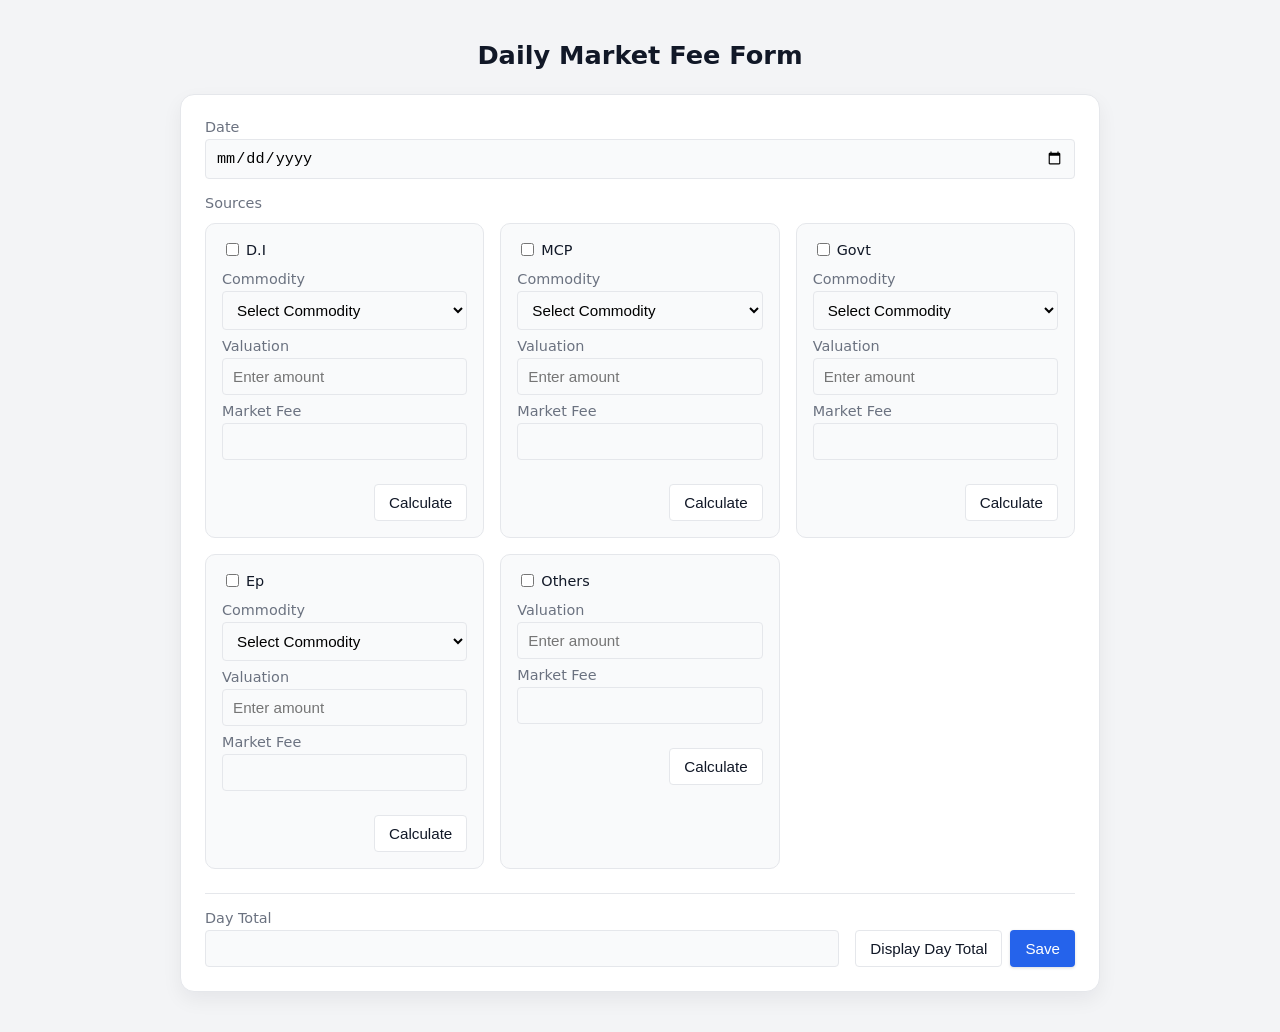
==== src/main/resources/static/MarketFeeForm.html @ 6a71cc26 "Initial Commit" ====
<!DOCTYPE html>
<html lang="en">
<head>
    <meta charset="UTF-8">
    <title>Market Fee Form</title>
    <meta name="viewport" content="width=device-width, initial-scale=1">
    <link rel="stylesheet" href="FormStyle.css" type="text/css">
</head>
<body>
<div class="container">
    <h2>Daily Market Fee Form</h2>
    <form id="feeForm" method="POST">
        <div class="form-group">
            <label for="date">Date</label>
            <input type="date" id="date" name="date" required>
        </div>
        <div class="form-group">
            <label>Sources</label>
            <fieldset class="source-fieldset">
                <legend class="sr-only">Fee sources</legend>
                <div class="sources-grid">
                    <div class="source-card">
                        <div class="source-header">
                            <label class="checkbox-label">
                                <input type="checkbox" name="diCheckbox" id="diCheckbox" value="D.I">
                                D.I
                            </label>
                        </div>
                        <div class="source-body">
                            <div class="row-inline">
                                <div class="form-group">
                                    <label for="diCommodity">Commodity</label>
                                    <select id="diCommodity" name="diCommodity">
                                        <option value="" disabled selected>Select Commodity</option>
                                        <option value="Paddy">Paddy</option>
                                        <option value="Maize">Maize</option>
                                        <option value="Cotton">Cotton</option>
                                    </select>
                                </div>
                                <div class="form-group">
                                    <label for="diValuation">Valuation</label>
                                    <input type="number" id="diValuation" name="diValuation" min="0" placeholder="Enter amount" autocomplete="off">
                                </div>
                            </div>
                            <div class="market-fee-row">
                                <div class="form-group">
                                    <label for="diMarketFee">Market Fee</label>
                                    <input type="number" id="diMarketFee" name="diMarketFee" autocomplete="off" readonly step="0.01">
                                </div>
                            </div>
                        </div>
                        <div class="source-actions">
                            <button type="button" class="submit-btn btn-secondary" onclick="calculateMarketFee('di', true)">Calculate</button>
                        </div>
                    </div>

                    <div class="source-card">
                        <div class="source-header">
                            <label class="checkbox-label">
                                <input type="checkbox" name="mcpCheckbox" id="mcpCheckbox" value="MCP">
                                MCP
                            </label>
                        </div>
                        <div class="source-body">
                            <div class="row-inline">
                                <div class="form-group">
                                    <label for="mcpCommodity">Commodity</label>
                                    <select id="mcpCommodity" name="mcpCommodity">
                                        <option value="" disabled selected>Select Commodity</option>
                                        <option value="Paddy">Paddy</option>
                                        <option value="Maize">Maize</option>
                                        <option value="Cotton">Cotton</option>
                                    </select>
                                </div>
                                <div class="form-group">
                                    <label for="mcpValuation">Valuation</label>
                                    <input type="number" id="mcpValuation" name="mcpValuation" min="0" placeholder="Enter amount" autocomplete="off">
                                </div>
                            </div>
                            <div class="market-fee-row">
                                <div class="form-group">
                                    <label for="mcpMarketFee">Market Fee</label>
                                    <input type="number" id="mcpMarketFee" name="mcpMarketFee" autocomplete="off" readonly step="0.01">
                                </div>
                            </div>
                        </div>
                        <div class="source-actions">
                            <button type="button" class="submit-btn btn-secondary" onclick="calculateMarketFee('mcp', true)">Calculate</button>
                        </div>
                    </div>

                    <div class="source-card">
                        <div class="source-header">
                            <label class="checkbox-label">
                                <input type="checkbox" name="govtCheckbox" id="govtCheckbox" value="Govt">
                                Govt
                            </label>
                        </div>
                        <div class="source-body">
                            <div class="row-inline">
                                <div class="form-group">
                                    <label for="govtCommodity">Commodity</label>
                                    <select id="govtCommodity" name="govtCommodity">
                                        <option value="" disabled selected>Select Commodity</option>
                                        <option value="Paddy">Paddy</option>
                                        <option value="Maize">Maize</option>
                                        <option value="Cotton">Cotton</option>
                                    </select>
                                </div>
                                <div class="form-group">
                                    <label for="govtValuation">Valuation</label>
                                    <input type="number" id="govtValuation" name="govtValuation" min="0" placeholder="Enter amount" autocomplete="off">
                                </div>
                            </div>
                            <div class="market-fee-row">
                                <div class="form-group">
                                    <label for="govtMarketFee">Market Fee</label>
                                    <input type="number" id="govtMarketFee" name="govtMarketFee" autocomplete="off" readonly step="0.01">
                                </div>
                            </div>
                        </div>
                        <div class="source-actions">
                            <button type="button" class="submit-btn btn-secondary" onclick="calculateMarketFee('govt', true)">Calculate</button>
                        </div>
                    </div>

                    <div class="source-card">
                        <div class="source-header">
                            <label class="checkbox-label">
                                <input type="checkbox" name="epCheckbox" id="epCheckbox" value="Ep">
                                Ep
                            </label>
                        </div>
                        <div class="source-body">
                            <div class="row-inline">
                                <div class="form-group">
                                    <label for="epCommodity">Commodity</label>
                                    <select id="epCommodity" name="epCommodity">
                                        <option value="" disabled selected>Select Commodity</option>
                                        <option value="Paddy">Paddy</option>
                                        <option value="Maize">Maize</option>
                                        <option value="Cotton">Cotton</option>
                                    </select>
                                </div>
                                <div class="form-group">
                                    <label for="epValuation">Valuation</label>
                                    <input type="number" id="epValuation" name="epValuation" min="0" placeholder="Enter amount" autocomplete="off">
                                </div>
                            </div>
                            <div class="market-fee-row">
                                <div class="form-group">
                                    <label for="epMarketFee">Market Fee</label>
                                    <input type="number" id="epMarketFee" name="epMarketFee" autocomplete="off" readonly step="0.01">
                                </div>
                            </div>
                        </div>
                        <div class="source-actions">
                            <button type="button" class="submit-btn btn-secondary" onclick="calculateMarketFee('ep', true)">Calculate</button>
                        </div>
                    </div>

                    <div class="source-card">
                        <div class="source-header">
                            <label class="checkbox-label">
                                <input type="checkbox" name="othersCheckbox" id="othersCheckbox" value="Others">
                                Others
                            </label>
                        </div>
                        <div class="source-body">
                            <div class="row-inline">
                                <div class="form-group">
                                    <label for="othersValuation">Valuation</label>
                                    <input type="number" id="othersValuation" name="othersValuation" min="0" placeholder="Enter amount" autocomplete="off">
                                </div>
                            </div>
                            <div class="market-fee-row">
                                <div class="form-group">
                                    <label for="othersMarketFee">Market Fee</label>
                                    <input type="number" id="othersMarketFee" name="othersMarketFee" autocomplete="off" readonly step="0.01">
                                </div>
                            </div>
                        </div>
                        <div class="source-actions">
                            <button type="button" class="submit-btn btn-secondary" onclick="calculateMarketFee('others', false)">Calculate</button>
                        </div>
                    </div>
                </div>
            </fieldset>
        </div>
        <div class="totals-card">
            <div class="totals-row">
                <div class="form-group">
                    <label for="dayTotal">Day Total</label>
                    <input type="number" id="dayTotal" name="dayTotal" autocomplete="off" readonly step="0.01">
                </div>
                <div class="totals-actions">
                    <button type="button" class="submit-btn btn-secondary" id="displayDayTotal" onclick="calculateDayTotal()">Display Day Total</button>
                    <button type="submit" class="submit-btn btn-primary" name="save" id="saveBtn" onclick="submitForm(event)">Save</button>
                </div>
            </div>
        </div>
    </form>
</div>

<script>
    const FEE_RATE = 0.01;

    function calculateMarketFee(sourcePrefix, hasCommodity) {
        const checkbox = document.getElementById(sourcePrefix + 'Checkbox');
        if (!checkbox.checked) return;
        if (hasCommodity) {
            const select = document.getElementById(sourcePrefix + 'Commodity');
            if (!select || select.selectedIndex <= 0) return;
        }
        const valuation = parseFloat(document.getElementById(sourcePrefix + 'Valuation').value);
        if (isNaN(valuation) || valuation <= 0) {
            alert("Please enter a valid valuation amount.");
            return;
        }
        const marketFee = (valuation * FEE_RATE).toFixed(2);
        document.getElementById(sourcePrefix + 'MarketFee').value = marketFee;
    }

    function calculateDayTotal() {
        const diMarketFee = parseFloat(document.getElementById('diMarketFee').value) || 0;
        const mcpMarketFee = parseFloat(document.getElementById('mcpMarketFee').value) || 0;
        const govtMarketFee = parseFloat(document.getElementById('govtMarketFee').value) || 0;
        const epMarketFee = parseFloat(document.getElementById('epMarketFee').value) || 0;
        const othersMarketFee = parseFloat(document.getElementById('othersMarketFee').value) || 0;

        const dayTotal = diMarketFee + mcpMarketFee + govtMarketFee + epMarketFee + othersMarketFee;
        document.getElementById('dayTotal').value = dayTotal.toFixed(2);
    }

    function submitForm(event) {
        event.preventDefault();
        const form = document.getElementById('feeForm');
        const formData = new FormData(form);
        const jsonData = {};
        formData.forEach((value, key) => {
            jsonData[key] = value;
        });

        const numberFields = ['diValuation', 'diMarketFee', 'mcpValuation', 'mcpMarketFee', 'govtValuation', 'govtMarketFee', 'epValuation', 'epMarketFee', 'othersValuation', 'othersMarketFee', 'dayTotal'];
        numberFields.forEach(field => {
            if (jsonData[field] === '' || jsonData[field] === undefined) {
                jsonData[field] = '0';
            }
        });

        jsonData.diCheckbox = document.getElementById('diCheckbox').checked ? 'D.I' : '';
        jsonData.mcpCheckbox = document.getElementById('mcpCheckbox').checked ? 'MCP' : '';
        jsonData.govtCheckbox = document.getElementById('govtCheckbox').checked ? 'Govt' : '';
        jsonData.epCheckbox = document.getElementById('epCheckbox').checked ? 'Ep' : '';
        jsonData.othersCheckbox = document.getElementById('othersCheckbox').checked ? 'Others' : '';

        if (document.getElementById('dayTotal').value === "") {
            alert("Please calculate the day total before saving.");
            return;
        }

        if (!document.getElementById('date').value) {
            alert("Please select a date.");
            return;
        }

        const saveBtn = document.getElementById('saveBtn');
        const originalText = saveBtn.textContent;
        saveBtn.disabled = true;
        saveBtn.textContent = 'Saving...';

        fetch('/amc/insert', {
            method: 'POST',
            headers: { 'Content-Type': 'application/json' },
            body: JSON.stringify(jsonData)
        })
        .then(response => {
            if (!response.ok) {
                throw new Error('Server error: ' + response.status);
            }
            return response.json();
        })
        .then(data => {
            const message = data.details && data.details.length > 0
                ? data.details.join('\n')
                : data.message;
            alert(message);
            if (data.success) {
                form.reset();
            }
        })
        .catch(error => {
            alert('Failed to save. Please try again.');
            console.error('Error:', error);
        })
        .finally(() => {
            saveBtn.disabled = false;
            saveBtn.textContent = originalText;
        });
    }
</script>
</body>
</html>
---- src/main/resources/static/FormStyle.css ----
:root {
    --color-primary: #2563eb;
    --color-primary-soft: #eff4ff;
    --color-danger: #dc2626;
    --color-bg: #f3f4f6;
    --color-card: #ffffff;
    --color-border: #e5e7eb;
    --color-text: #111827;
    --color-text-muted: #6b7280;
    --radius-sm: 4px;
    --radius-md: 10px;
    --radius-lg: 14px;
    --spacing-xs: 4px;
    --spacing-sm: 8px;
    --spacing-md: 16px;
    --spacing-lg: 24px;
    --spacing-xl: 32px;
    --shadow-soft: 0 8px 20px rgba(15, 23, 42, 0.06);
}

body {
    margin: 0;
    font-family: system-ui, -apple-system, BlinkMacSystemFont, "Segoe UI", sans-serif;
    background-color: var(--color-bg);
    color: var(--color-text);
}

.container {
    max-width: 920px;
    margin: 40px auto;
    padding: 0 var(--spacing-md);
}

h2 {
    text-align: center;
    margin-bottom: var(--spacing-lg);
    font-size: 1.6rem;
    font-weight: 600;
}

form {
    background-color: var(--color-card);
    border-radius: var(--radius-lg);
    box-shadow: var(--shadow-soft);
    padding: var(--spacing-lg);
    border: 1px solid var(--color-border);
}

.form-group {
    margin-bottom: var(--spacing-md);
}

form label {
    display: block;
    font-size: 0.9rem;
    font-weight: 500;
    color: var(--color-text-muted);
    margin-bottom: var(--spacing-xs);
}

form input,
form select {
    width: 100%;
    padding: 9px 10px;
    font-size: 0.95rem;
    border-radius: var(--radius-sm);
    border: 1px solid var(--color-border);
    background-color: #f9fafb;
    box-sizing: border-box;
}

form input:focus,
form select:focus,
.submit-btn:focus-visible {
    outline: 2px solid var(--color-primary);
    outline-offset: 1px;
    border-color: var(--color-primary);
}

.source-fieldset {
    border: none;
    padding: 0;
    margin: 0;
}

.sr-only {
    position: absolute;
    width: 1px;
    height: 1px;
    padding: 0;
    margin: -1px;
    overflow: hidden;
    clip: rect(0, 0, 0, 0);
    white-space: nowrap;
    border: 0;
}

.sources-grid {
    display: grid;
    grid-template-columns: repeat(auto-fit, minmax(260px, 1fr));
    gap: var(--spacing-md);
    margin-top: var(--spacing-sm);
}

.source-card {
    border-radius: var(--radius-md);
    border: 1px solid var(--color-border);
    padding: var(--spacing-md);
    background-color: #f9fafb;
}

.source-header {
    display: flex;
    align-items: center;
    justify-content: space-between;
    margin-bottom: var(--spacing-sm);
}

.checkbox-label {
    display: inline-flex;
    align-items: center;
    gap: var(--spacing-xs);
    font-weight: 500;
    color: var(--color-text);
}

.source-body {
    display: grid;
    grid-template-columns: 1fr;
    gap: var(--spacing-sm);
}

.market-fee-row {
    display: grid;
    grid-template-columns: 1fr;
}

.source-actions {
    margin-top: var(--spacing-sm);
    display: flex;
    justify-content: flex-end;
}

.row-inline {
    display: flex;
    flex-wrap: wrap;
    gap: var(--spacing-sm);
}

.row-inline > .form-group {
    flex: 1 1 120px;
    margin-bottom: 0;
}

.submit-btn {
    border-radius: var(--radius-sm);
    border: 1px solid transparent;
    padding: 9px 14px;
    font-size: 0.95rem;
    font-weight: 500;
    cursor: pointer;
    transition: background-color 0.15s ease, border-color 0.15s ease, color 0.15s ease, box-shadow 0.15s ease;
}

.btn-primary {
    background-color: var(--color-primary);
    color: #ffffff;
    box-shadow: 0 1px 3px rgba(15, 23, 42, 0.15);
}

.btn-primary:hover:not(:disabled) {
    background-color: #1d4ed8;
}

.btn-secondary {
    background-color: #ffffff;
    color: var(--color-text);
    border-color: var(--color-border);
}

.btn-secondary:hover:not(:disabled) {
    background-color: var(--color-primary-soft);
    border-color: var(--color-primary);
}

.btn-full {
    width: 100%;
}

.submit-btn:disabled {
    opacity: 0.7;
    cursor: not-allowed;
    box-shadow: none;
}

.totals-card {
    margin-top: var(--spacing-lg);
    padding-top: var(--spacing-md);
    border-top: 1px solid var(--color-border);
}

.totals-row {
    display: flex;
    flex-wrap: wrap;
    gap: var(--spacing-md);
    align-items: flex-end;
}

.totals-row > .form-group {
    flex: 1 1 160px;
    margin-bottom: 0;
}

.totals-actions {
    display: flex;
    flex-wrap: wrap;
    gap: var(--spacing-sm);
}

@media (max-width: 768px) {
    .container {
        margin: 24px auto;
    }

    form {
        padding: var(--spacing-md);
    }

    .totals-row {
        flex-direction: column;
        align-items: stretch;
    }
}
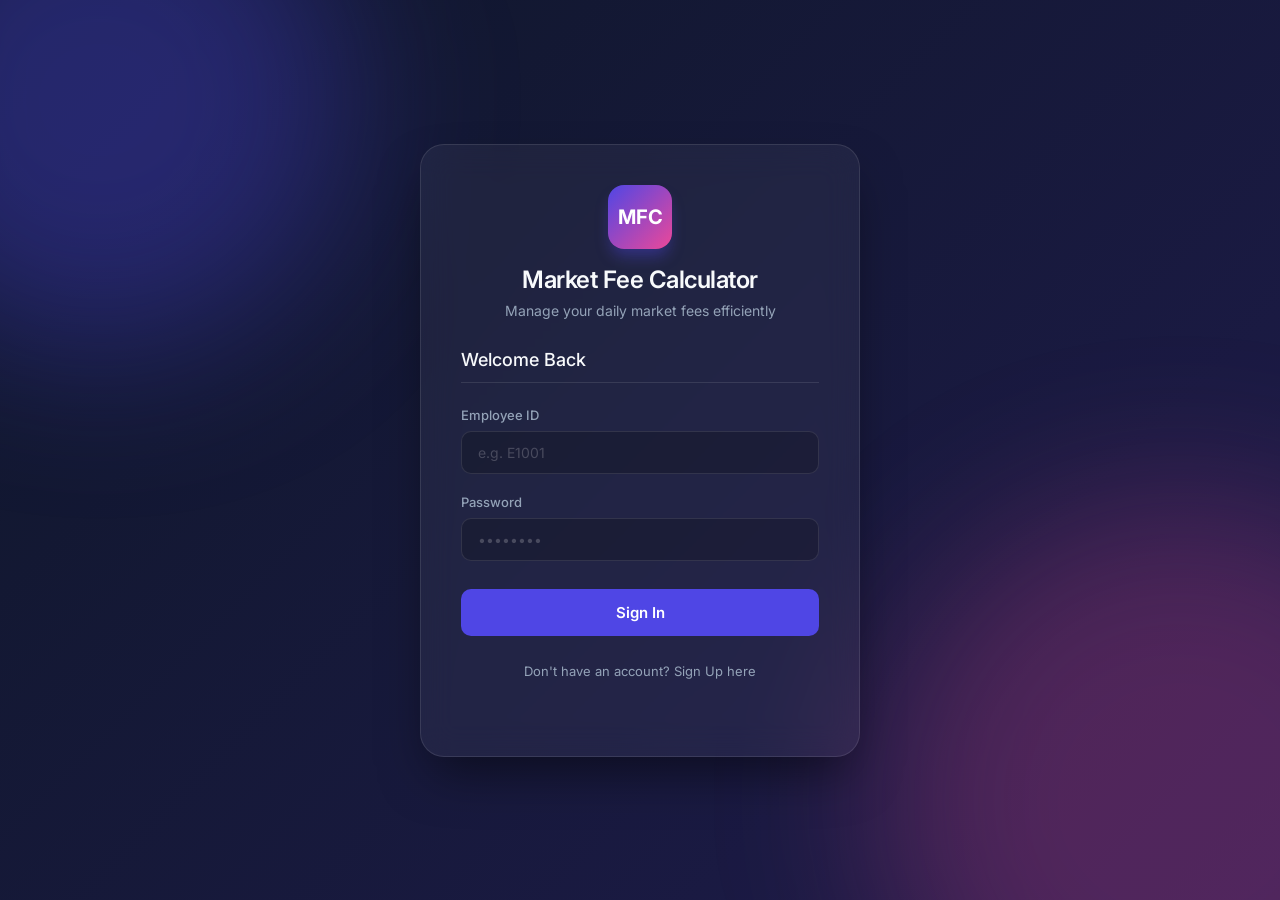
==== commit 3e6cad4b: "added as part of login/signup feature" ====
--- a/src/main/resources/static/MarketFeeForm.html
+++ b/src/main/resources/static/MarketFeeForm.html
@@ -5,9 +5,17 @@
     <title>Market Fee Form</title>
     <meta name="viewport" content="width=device-width, initial-scale=1">
     <link rel="stylesheet" href="FormStyle.css" type="text/css">
+    <script src="auth-guard.js"></script>
 </head>
-<body>
-<div class="container">
+<body style="background-color: var(--color-bg); margin: 0;">
+<div class="nav-bar" style="background: #1f2937; padding: 1rem 2rem; display: flex; justify-content: space-between; align-items: center; margin-bottom: 20px; box-shadow: 0 4px 6px -1px rgba(0,0,0,0.1);">
+    <div style="color: white; font-weight: 600; font-family: system-ui, sans-serif; font-size: 1.25rem;">Market Fee Form</div>
+    <div>
+        <a href="home.html" style="color: #e5e7eb; text-decoration: none; margin-right: 20px; font-family: system-ui, sans-serif; font-size: 0.9rem;">&larr; Back to Home</a>
+        <button type="button" onclick="logout()" style="background: #ef4444; color: white; border: none; padding: 6px 14px; border-radius: 6px; cursor: pointer; font-family: system-ui, sans-serif; font-size: 0.9rem; font-weight: 500;">Logout</button>
+    </div>
+</div>
+<div class="container" style="margin-top: 20px;">
     <h2>Daily Market Fee Form</h2>
     <form id="feeForm" method="POST">
         <div class="form-group">
